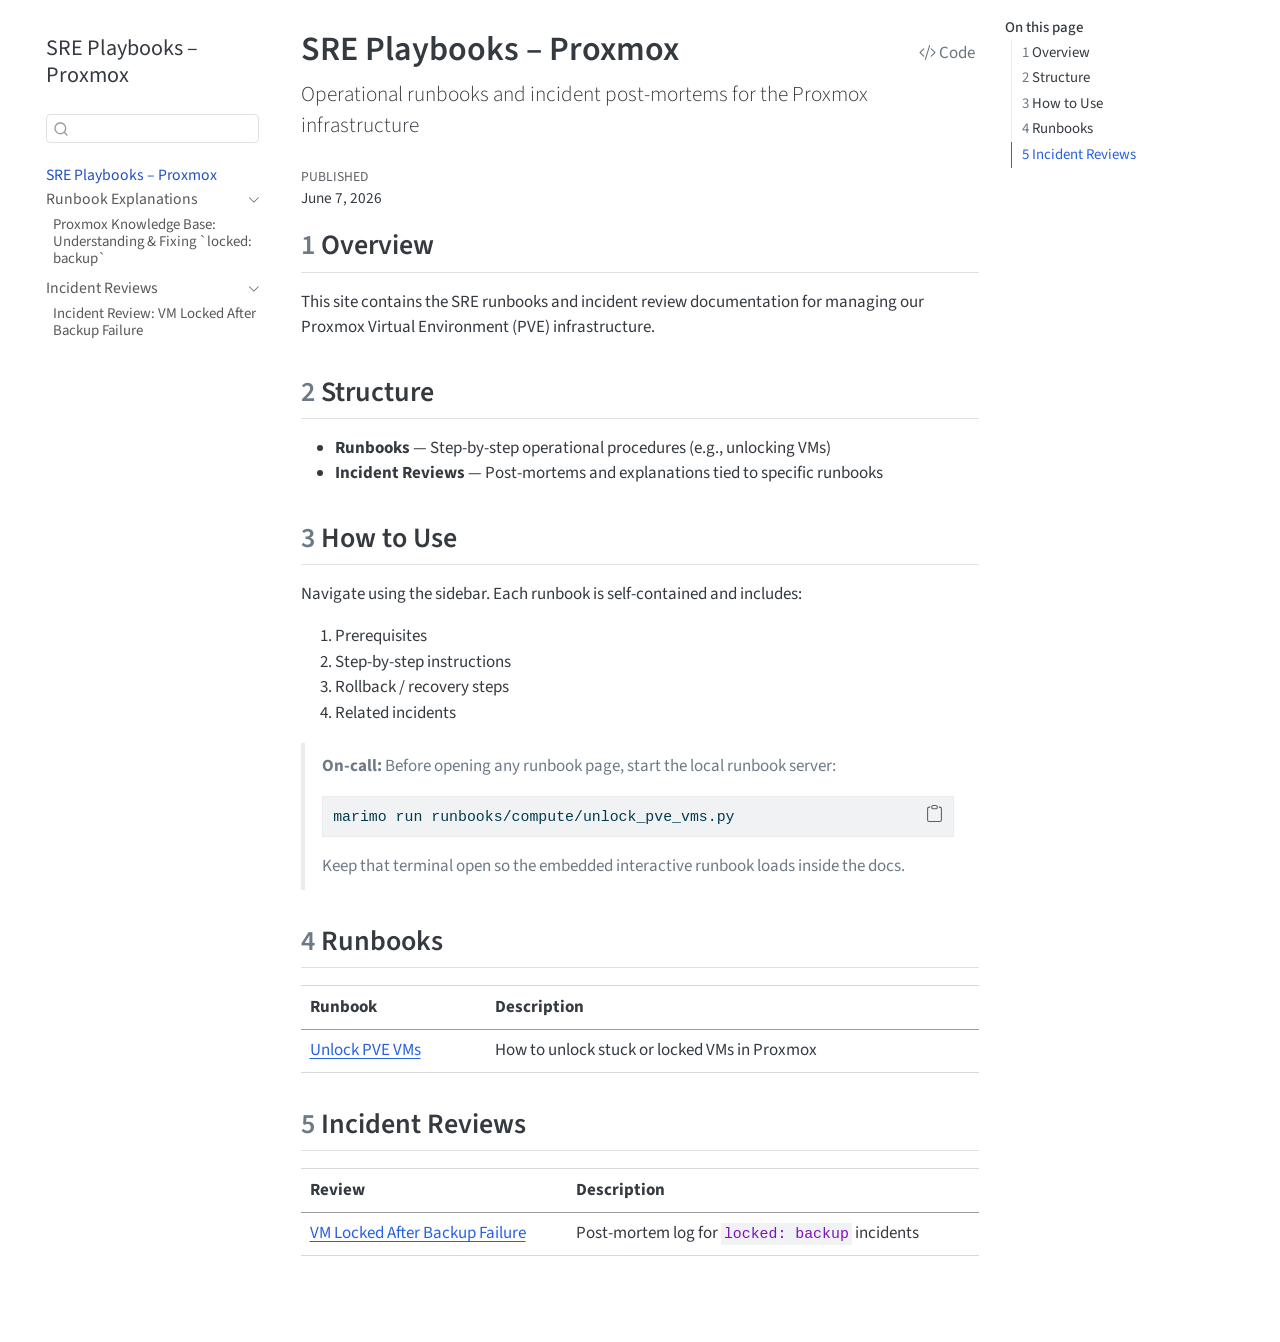
==== production/index.html @ 492a79e0 "deploy: cbe4e3d4616425f96e0970d3669374c0576cec90" ====
<!DOCTYPE html>
<html xmlns="http://www.w3.org/1999/xhtml" lang="en" xml:lang="en"><head>

<meta charset="utf-8">
<meta name="generator" content="quarto-1.9.38">

<meta name="viewport" content="width=device-width, initial-scale=1.0, user-scalable=yes">

<meta name="dcterms.date" content="2026-06-07">

<title>SRE Playbooks – Proxmox</title>
<style>
/* Default styles provided by pandoc.
** See https://pandoc.org/MANUAL.html#variables-for-html for config info.
*/
code{white-space: pre-wrap;}
span.smallcaps{font-variant: small-caps;}
div.columns{display: flex; gap: min(4vw, 1.5em);}
div.column{flex: auto; overflow-x: auto;}
div.hanging-indent{margin-left: 1.5em; text-indent: -1.5em;}
ul.task-list{list-style: none;}
ul.task-list li input[type="checkbox"] {
  width: 0.8em;
  margin: 0 0.8em 0.2em -1em; /* quarto-specific, see https://github.com/quarto-dev/quarto-cli/issues/4556 */ 
  vertical-align: middle;
}
/* CSS for syntax highlighting */
html { -webkit-text-size-adjust: 100%; }
pre > code.sourceCode { white-space: pre; position: relative; }
pre > code.sourceCode > span { display: inline-block; line-height: 1.25; }
pre > code.sourceCode > span:empty { height: 1.2em; }
.sourceCode { overflow: visible; }
code.sourceCode > span { color: inherit; text-decoration: inherit; }
div.sourceCode { margin: 1em 0; }
pre.sourceCode { margin: 0; }
@media screen {
div.sourceCode { overflow: auto; }
}
@media print {
pre > code.sourceCode { white-space: pre-wrap; }
pre > code.sourceCode > span { text-indent: -5em; padding-left: 5em; }
}
pre.numberSource code
  { counter-reset: source-line 0; }
pre.numberSource code > span
  { position: relative; left: -4em; counter-increment: source-line; }
pre.numberSource code > span > a:first-child::before
  { content: counter(source-line);
    position: relative; left: -1em; text-align: right; vertical-align: baseline;
    border: none; display: inline-block;
    -webkit-touch-callout: none; -webkit-user-select: none;
    -khtml-user-select: none; -moz-user-select: none;
    -ms-user-select: none; user-select: none;
    padding: 0 4px; width: 4em;
  }
pre.numberSource { margin-left: 3em;  padding-left: 4px; }
div.sourceCode
  {   }
@media screen {
pre > code.sourceCode > span > a:first-child::before { text-decoration: underline; }
}
</style>


<script src="site_libs/quarto-nav/quarto-nav.js"></script>
<script src="site_libs/quarto-nav/headroom.min.js"></script>
<script src="site_libs/clipboard/clipboard.min.js"></script>
<script src="site_libs/quarto-search/autocomplete.umd.js"></script>
<script src="site_libs/quarto-search/fuse.min.js"></script>
<script src="site_libs/quarto-search/quarto-search.js"></script>
<meta name="quarto:offset" content="./">
<script src="site_libs/quarto-html/quarto.js" type="module"></script>
<script src="site_libs/quarto-html/tabsets/tabsets.js" type="module"></script>
<script src="site_libs/quarto-html/popper.min.js"></script>
<script src="site_libs/quarto-html/tippy.umd.min.js"></script>
<script src="site_libs/quarto-html/anchor.min.js"></script>
<link href="site_libs/quarto-html/tippy.css" rel="stylesheet">
<link href="site_libs/quarto-html/quarto-syntax-highlighting-15634bcf2e68342d4ad2dfa704d543f6.css" rel="stylesheet" id="quarto-text-highlighting-styles">
<script src="site_libs/bootstrap/bootstrap.min.js"></script>
<link href="site_libs/bootstrap/bootstrap-icons.css" rel="stylesheet">
<link href="site_libs/bootstrap/bootstrap-eab2be7250f584328c98fcd9a03b5673.min.css" rel="stylesheet" append-hash="true" id="quarto-bootstrap" data-mode="light">
<script id="quarto-search-options" type="application/json">{
  "location": "sidebar",
  "copy-button": false,
  "collapse-after": 3,
  "panel-placement": "start",
  "type": "textbox",
  "limit": 50,
  "keyboard-shortcut": [
    "f",
    "/",
    "s"
  ],
  "show-item-context": false,
  "language": {
    "search-no-results-text": "No results",
    "search-matching-documents-text": "matching documents",
    "search-copy-link-title": "Copy link to search",
    "search-hide-matches-text": "Hide additional matches",
    "search-more-match-text": "more match in this document",
    "search-more-matches-text": "more matches in this document",
    "search-clear-button-title": "Clear",
    "search-text-placeholder": "",
    "search-detached-cancel-button-title": "Cancel",
    "search-submit-button-title": "Submit",
    "search-label": "Search"
  }
}</script>


</head>

<body class="nav-sidebar floating quarto-light">

<div id="quarto-search-results"></div>
  <header id="quarto-header" class="headroom fixed-top">
  <nav class="quarto-secondary-nav">
    <div class="container-fluid d-flex">
      <button type="button" class="quarto-btn-toggle btn" data-bs-toggle="collapse" role="button" data-bs-target=".quarto-sidebar-collapse-item" aria-controls="quarto-sidebar" aria-expanded="false" aria-label="Toggle sidebar navigation" onclick="if (window.quartoToggleHeadroom) { window.quartoToggleHeadroom(); }">
        <i class="bi bi-layout-text-sidebar-reverse"></i>
      </button>
        <nav class="quarto-page-breadcrumbs" aria-label="breadcrumb"><ol class="breadcrumb"><li class="breadcrumb-item"><a href="./index.html">SRE Playbooks – Proxmox</a></li></ol></nav>
        <a class="flex-grow-1" role="navigation" data-bs-toggle="collapse" data-bs-target=".quarto-sidebar-collapse-item" aria-controls="quarto-sidebar" aria-expanded="false" aria-label="Toggle sidebar navigation" onclick="if (window.quartoToggleHeadroom) { window.quartoToggleHeadroom(); }">      
        </a>
      <button type="button" class="btn quarto-search-button" aria-label="Search" onclick="window.quartoOpenSearch();">
        <i class="bi bi-search"></i>
      </button>
    </div>
  </nav>
</header>
<!-- content -->
<div id="quarto-content" class="quarto-container page-columns page-rows-contents page-layout-article">
<!-- sidebar -->
  <nav id="quarto-sidebar" class="sidebar collapse collapse-horizontal quarto-sidebar-collapse-item sidebar-navigation floating overflow-auto">
    <div class="pt-lg-2 mt-2 text-left sidebar-header">
    <div class="sidebar-title mb-0 py-0">
      <a href="./">SRE Playbooks – Proxmox</a> 
    </div>
      </div>
        <div class="mt-2 flex-shrink-0 align-items-center">
        <div class="sidebar-search">
        <div id="quarto-search" class="" title="Search"></div>
        </div>
        </div>
    <div class="sidebar-menu-container"> 
    <ul class="list-unstyled mt-1">
        <li class="sidebar-item">
  <div class="sidebar-item-container"> 
  <a href="./index.html" class="sidebar-item-text sidebar-link active">
 <span class="menu-text">SRE Playbooks – Proxmox</span></a>
  </div>
</li>
        <li class="sidebar-item sidebar-item-section">
      <div class="sidebar-item-container"> 
            <a class="sidebar-item-text sidebar-link text-start" data-bs-toggle="collapse" data-bs-target="#quarto-sidebar-section-1" role="navigation" aria-expanded="true">
 <span class="menu-text">Runbook Explanations</span></a>
          <a class="sidebar-item-toggle text-start" data-bs-toggle="collapse" data-bs-target="#quarto-sidebar-section-1" role="navigation" aria-expanded="true" aria-label="Toggle section">
            <i class="bi bi-chevron-right ms-2"></i>
          </a> 
      </div>
      <ul id="quarto-sidebar-section-1" class="collapse list-unstyled sidebar-section depth1 show">  
          <li class="sidebar-item">
  <div class="sidebar-item-container"> 
  <a href="./runbook-explanation/unlock_pve_vms.html" class="sidebar-item-text sidebar-link">
 <span class="menu-text">Proxmox Knowledge Base: Understanding &amp; Fixing `locked: backup`</span></a>
  </div>
</li>
      </ul>
  </li>
        <li class="sidebar-item sidebar-item-section">
      <div class="sidebar-item-container"> 
            <a class="sidebar-item-text sidebar-link text-start" data-bs-toggle="collapse" data-bs-target="#quarto-sidebar-section-2" role="navigation" aria-expanded="true">
 <span class="menu-text">Incident Reviews</span></a>
          <a class="sidebar-item-toggle text-start" data-bs-toggle="collapse" data-bs-target="#quarto-sidebar-section-2" role="navigation" aria-expanded="true" aria-label="Toggle section">
            <i class="bi bi-chevron-right ms-2"></i>
          </a> 
      </div>
      <ul id="quarto-sidebar-section-2" class="collapse list-unstyled sidebar-section depth1 show">  
          <li class="sidebar-item">
  <div class="sidebar-item-container"> 
  <a href="./incident-reviews/unlock_pve_vms.html" class="sidebar-item-text sidebar-link">
 <span class="menu-text">Incident Review: VM Locked After Backup Failure</span></a>
  </div>
</li>
      </ul>
  </li>
    </ul>
    </div>
</nav>
<div id="quarto-sidebar-glass" class="quarto-sidebar-collapse-item" data-bs-toggle="collapse" data-bs-target=".quarto-sidebar-collapse-item"></div>
<!-- margin-sidebar -->
    <div id="quarto-margin-sidebar" class="sidebar margin-sidebar">
        <nav id="TOC" role="doc-toc" class="toc-active">
    <h2 id="toc-title">On this page</h2>
   
  <ul>
  <li><a href="#overview" id="toc-overview" class="nav-link active" data-scroll-target="#overview"><span class="header-section-number">1</span> Overview</a></li>
  <li><a href="#structure" id="toc-structure" class="nav-link" data-scroll-target="#structure"><span class="header-section-number">2</span> Structure</a></li>
  <li><a href="#how-to-use" id="toc-how-to-use" class="nav-link" data-scroll-target="#how-to-use"><span class="header-section-number">3</span> How to Use</a></li>
  <li><a href="#runbooks" id="toc-runbooks" class="nav-link" data-scroll-target="#runbooks"><span class="header-section-number">4</span> Runbooks</a></li>
  <li><a href="#incident-reviews" id="toc-incident-reviews" class="nav-link" data-scroll-target="#incident-reviews"><span class="header-section-number">5</span> Incident Reviews</a></li>
  </ul>
</nav>
    </div>
<!-- main -->
<main class="content" id="quarto-document-content">

<header id="title-block-header" class="quarto-title-block default">
<div class="quarto-title">
<div class="quarto-title-block"><div><h1 class="title">SRE Playbooks – Proxmox</h1><button type="button" class="btn code-tools-button" id="quarto-code-tools-source"><i class="bi"></i> Code</button></div></div>
<p class="subtitle lead">Operational runbooks and incident post-mortems for the Proxmox infrastructure</p>
</div>



<div class="quarto-title-meta">

    
    <div>
    <div class="quarto-title-meta-heading">Published</div>
    <div class="quarto-title-meta-contents">
      <p class="date">June 7, 2026</p>
    </div>
  </div>
  
    
  </div>
  


</header>


<section id="overview" class="level2" data-number="1">
<h2 data-number="1" class="anchored" data-anchor-id="overview"><span class="header-section-number">1</span> Overview</h2>
<p>This site contains the SRE runbooks and incident review documentation for managing our Proxmox Virtual Environment (PVE) infrastructure.</p>
</section>
<section id="structure" class="level2" data-number="2">
<h2 data-number="2" class="anchored" data-anchor-id="structure"><span class="header-section-number">2</span> Structure</h2>
<ul>
<li><strong>Runbooks</strong> — Step-by-step operational procedures (e.g., unlocking VMs)</li>
<li><strong>Incident Reviews</strong> — Post-mortems and explanations tied to specific runbooks</li>
</ul>
</section>
<section id="how-to-use" class="level2" data-number="3">
<h2 data-number="3" class="anchored" data-anchor-id="how-to-use"><span class="header-section-number">3</span> How to Use</h2>
<p>Navigate using the sidebar. Each runbook is self-contained and includes:</p>
<ol type="1">
<li>Prerequisites</li>
<li>Step-by-step instructions</li>
<li>Rollback / recovery steps</li>
<li>Related incidents</li>
</ol>
<blockquote class="blockquote">
<p><strong>On-call:</strong> Before opening any runbook page, start the local runbook server:</p>
<div class="code-copy-outer-scaffold"><div class="sourceCode" id="cb1"><pre class="sourceCode bash code-with-copy"><code class="sourceCode bash"><span id="cb1-1"><a href="#cb1-1" aria-hidden="true" tabindex="-1"></a><span class="ex">marimo</span> run runbooks/compute/unlock_pve_vms.py</span></code></pre></div><button title="Copy to Clipboard" class="code-copy-button"><i class="bi"></i></button></div>
<p>Keep that terminal open so the embedded interactive runbook loads inside the docs.</p>
</blockquote>
</section>
<section id="runbooks" class="level2" data-number="4">
<h2 data-number="4" class="anchored" data-anchor-id="runbooks"><span class="header-section-number">4</span> Runbooks</h2>
<table class="caption-top table">
<thead>
<tr class="header">
<th>Runbook</th>
<th>Description</th>
</tr>
</thead>
<tbody>
<tr class="odd">
<td><a href="./runbook-explanation/unlock_pve_vms.html">Unlock PVE VMs</a></td>
<td>How to unlock stuck or locked VMs in Proxmox</td>
</tr>
</tbody>
</table>
</section>
<section id="incident-reviews" class="level2" data-number="5">
<h2 data-number="5" class="anchored" data-anchor-id="incident-reviews"><span class="header-section-number">5</span> Incident Reviews</h2>
<table class="caption-top table">
<thead>
<tr class="header">
<th>Review</th>
<th>Description</th>
</tr>
</thead>
<tbody>
<tr class="odd">
<td><a href="./incident-reviews/unlock_pve_vms.html">VM Locked After Backup Failure</a></td>
<td>Post-mortem log for <code>locked: backup</code> incidents</td>
</tr>
</tbody>
</table>


<!-- -->

</section>

</main> <!-- /main -->
<script id="quarto-html-after-body" type="application/javascript">
  window.document.addEventListener("DOMContentLoaded", function (event) {
    const icon = "";
    const anchorJS = new window.AnchorJS();
    anchorJS.options = {
      placement: 'right',
      icon: icon
    };
    anchorJS.add('.anchored');
    const isCodeAnnotation = (el) => {
      for (const clz of el.classList) {
        if (clz.startsWith('code-annotation-')) {                     
          return true;
        }
      }
      return false;
    }
    const onCopySuccess = function(e) {
      // button target
      const button = e.trigger;
      // don't keep focus
      button.blur();
      // flash "checked"
      button.classList.add('code-copy-button-checked');
      var currentTitle = button.getAttribute("title");
      button.setAttribute("title", "Copied!");
      let tooltip;
      if (window.bootstrap) {
        button.setAttribute("data-bs-toggle", "tooltip");
        button.setAttribute("data-bs-placement", "left");
        button.setAttribute("data-bs-title", "Copied!");
        tooltip = new bootstrap.Tooltip(button, 
          { trigger: "manual", 
            customClass: "code-copy-button-tooltip",
            offset: [0, -8]});
        tooltip.show();    
      }
      setTimeout(function() {
        if (tooltip) {
          tooltip.hide();
          button.removeAttribute("data-bs-title");
          button.removeAttribute("data-bs-toggle");
          button.removeAttribute("data-bs-placement");
        }
        button.setAttribute("title", currentTitle);
        button.classList.remove('code-copy-button-checked');
      }, 1000);
      // clear code selection
      e.clearSelection();
    }
    const getTextToCopy = function(trigger) {
      const outerScaffold = trigger.parentElement.cloneNode(true);
      const codeEl = outerScaffold.querySelector('code');
      for (const childEl of codeEl.children) {
        if (isCodeAnnotation(childEl)) {
          childEl.remove();
        }
      }
      return codeEl.innerText;
    }
    const clipboard = new window.ClipboardJS('.code-copy-button:not([data-in-quarto-modal])', {
      text: getTextToCopy
    });
    clipboard.on('success', onCopySuccess);
    if (window.document.getElementById('quarto-embedded-source-code-modal')) {
      const clipboardModal = new window.ClipboardJS('.code-copy-button[data-in-quarto-modal]', {
        text: getTextToCopy,
        container: window.document.getElementById('quarto-embedded-source-code-modal')
      });
      clipboardModal.on('success', onCopySuccess);
    }
    const viewSource = window.document.getElementById('quarto-view-source') ||
                       window.document.getElementById('quarto-code-tools-source');
    if (viewSource) {
      const sourceUrl = viewSource.getAttribute("data-quarto-source-url");
      viewSource.addEventListener("click", function(e) {
        if (sourceUrl) {
          // rstudio viewer pane
          if (/\bcapabilities=\b/.test(window.location)) {
            window.open(sourceUrl);
          } else {
            window.location.href = sourceUrl;
          }
        } else {
          const modal = new bootstrap.Modal(document.getElementById('quarto-embedded-source-code-modal'));
          modal.show();
        }
        return false;
      });
    }
    function toggleCodeHandler(show) {
      return function(e) {
        const detailsSrc = window.document.querySelectorAll(".cell > details > .sourceCode");
        for (let i=0; i<detailsSrc.length; i++) {
          const details = detailsSrc[i].parentElement;
          if (show) {
            details.open = true;
          } else {
            details.removeAttribute("open");
          }
        }
        const cellCodeDivs = window.document.querySelectorAll(".cell > .sourceCode");
        const fromCls = show ? "hidden" : "unhidden";
        const toCls = show ? "unhidden" : "hidden";
        for (let i=0; i<cellCodeDivs.length; i++) {
          const codeDiv = cellCodeDivs[i];
          if (codeDiv.classList.contains(fromCls)) {
            codeDiv.classList.remove(fromCls);
            codeDiv.classList.add(toCls);
          } 
        }
        return false;
      }
    }
    const hideAllCode = window.document.getElementById("quarto-hide-all-code");
    if (hideAllCode) {
      hideAllCode.addEventListener("click", toggleCodeHandler(false));
    }
    const showAllCode = window.document.getElementById("quarto-show-all-code");
    if (showAllCode) {
      showAllCode.addEventListener("click", toggleCodeHandler(true));
    }
      var localhostRegex = new RegExp(/^(?:http|https):\/\/localhost\:?[0-9]*\//);
      var mailtoRegex = new RegExp(/^mailto:/);
        var filterRegex = new RegExp('/' + window.location.host + '/');
      var isInternal = (href) => {
          return filterRegex.test(href) || localhostRegex.test(href) || mailtoRegex.test(href);
      }
      // Inspect non-navigation links and adorn them if external
     var links = window.document.querySelectorAll('a[href]:not(.nav-link):not(.navbar-brand):not(.toc-action):not(.sidebar-link):not(.sidebar-item-toggle):not(.pagination-link):not(.no-external):not([aria-hidden]):not(.dropdown-item):not(.quarto-navigation-tool):not(.about-link)');
      for (var i=0; i<links.length; i++) {
        const link = links[i];
        if (!isInternal(link.href)) {
          // undo the damage that might have been done by quarto-nav.js in the case of
          // links that we want to consider external
          if (link.dataset.originalHref !== undefined) {
            link.href = link.dataset.originalHref;
          }
        }
      }
    function tippyHover(el, contentFn, onTriggerFn, onUntriggerFn) {
      const config = {
        allowHTML: true,
        maxWidth: 500,
        delay: 100,
        arrow: false,
        appendTo: function(el) {
            return el.parentElement;
        },
        interactive: true,
        interactiveBorder: 10,
        theme: 'quarto',
        placement: 'bottom-start',
      };
      if (contentFn) {
        config.content = contentFn;
      }
      if (onTriggerFn) {
        config.onTrigger = onTriggerFn;
      }
      if (onUntriggerFn) {
        config.onUntrigger = onUntriggerFn;
      }
      window.tippy(el, config); 
    }
    const noterefs = window.document.querySelectorAll('a[role="doc-noteref"]');
    for (var i=0; i<noterefs.length; i++) {
      const ref = noterefs[i];
      tippyHover(ref, function() {
        // use id or data attribute instead here
        let href = ref.getAttribute('data-footnote-href') || ref.getAttribute('href');
        try { href = new URL(href).hash; } catch {}
        const id = href.replace(/^#\/?/, "");
        const note = window.document.getElementById(id);
        if (note) {
          return note.innerHTML;
        } else {
          return "";
        }
      });
    }
    const xrefs = window.document.querySelectorAll('a.quarto-xref');
    const processXRef = (id, note) => {
      // Strip column container classes
      const stripColumnClz = (el) => {
        el.classList.remove("page-full", "page-columns");
        if (el.children) {
          for (const child of el.children) {
            stripColumnClz(child);
          }
        }
      }
      stripColumnClz(note)
      if (id === null || id.startsWith('sec-')) {
        // Special case sections, only their first couple elements
        const container = document.createElement("div");
        if (note.children && note.children.length > 2) {
          container.appendChild(note.children[0].cloneNode(true));
          for (let i = 1; i < note.children.length; i++) {
            const child = note.children[i];
            if (child.tagName === "P" && child.innerText === "") {
              continue;
            } else {
              container.appendChild(child.cloneNode(true));
              break;
            }
          }
          if (window.Quarto?.typesetMath) {
            window.Quarto.typesetMath(container);
          }
          return container.innerHTML
        } else {
          if (window.Quarto?.typesetMath) {
            window.Quarto.typesetMath(note);
          }
          return note.innerHTML;
        }
      } else {
        // Remove any anchor links if they are present
        const anchorLink = note.querySelector('a.anchorjs-link');
        if (anchorLink) {
          anchorLink.remove();
        }
        if (window.Quarto?.typesetMath) {
          window.Quarto.typesetMath(note);
        }
        if (note.classList.contains("callout")) {
          return note.outerHTML;
        } else {
          return note.innerHTML;
        }
      }
    }
    for (var i=0; i<xrefs.length; i++) {
      const xref = xrefs[i];
      tippyHover(xref, undefined, function(instance) {
        instance.disable();
        let url = xref.getAttribute('href');
        let hash = undefined; 
        if (url.startsWith('#')) {
          hash = url;
        } else {
          try { hash = new URL(url).hash; } catch {}
        }
        if (hash) {
          const id = hash.replace(/^#\/?/, "");
          const note = window.document.getElementById(id);
          if (note !== null) {
            try {
              const html = processXRef(id, note.cloneNode(true));
              instance.setContent(html);
            } finally {
              instance.enable();
              instance.show();
            }
          } else {
            // See if we can fetch this
            fetch(url.split('#')[0])
            .then(res => res.text())
            .then(html => {
              const parser = new DOMParser();
              const htmlDoc = parser.parseFromString(html, "text/html");
              const note = htmlDoc.getElementById(id);
              if (note !== null) {
                const html = processXRef(id, note);
                instance.setContent(html);
              } 
            }).finally(() => {
              instance.enable();
              instance.show();
            });
          }
        } else {
          // See if we can fetch a full url (with no hash to target)
          // This is a special case and we should probably do some content thinning / targeting
          fetch(url)
          .then(res => res.text())
          .then(html => {
            const parser = new DOMParser();
            const htmlDoc = parser.parseFromString(html, "text/html");
            const note = htmlDoc.querySelector('main.content');
            if (note !== null) {
              // This should only happen for chapter cross references
              // (since there is no id in the URL)
              // remove the first header
              if (note.children.length > 0 && note.children[0].tagName === "HEADER") {
                note.children[0].remove();
              }
              const html = processXRef(null, note);
              instance.setContent(html);
            } 
          }).finally(() => {
            instance.enable();
            instance.show();
          });
        }
      }, function(instance) {
      });
    }
        let selectedAnnoteEl;
        const selectorForAnnotation = ( cell, annotation) => {
          let cellAttr = 'data-code-cell="' + cell + '"';
          let lineAttr = 'data-code-annotation="' +  annotation + '"';
          const selector = 'span[' + cellAttr + '][' + lineAttr + ']';
          return selector;
        }
        const selectCodeLines = (annoteEl) => {
          const doc = window.document;
          const targetCell = annoteEl.getAttribute("data-target-cell");
          const targetAnnotation = annoteEl.getAttribute("data-target-annotation");
          const annoteSpan = window.document.querySelector(selectorForAnnotation(targetCell, targetAnnotation));
          const lines = annoteSpan.getAttribute("data-code-lines").split(",");
          const lineIds = lines.map((line) => {
            return targetCell + "-" + line;
          })
          let top = null;
          let height = null;
          let parent = null;
          if (lineIds.length > 0) {
              //compute the position of the single el (top and bottom and make a div)
              const el = window.document.getElementById(lineIds[0]);
              top = el.offsetTop;
              height = el.offsetHeight;
              parent = el.parentElement.parentElement;
            if (lineIds.length > 1) {
              const lastEl = window.document.getElementById(lineIds[lineIds.length - 1]);
              const bottom = lastEl.offsetTop + lastEl.offsetHeight;
              height = bottom - top;
            }
            if (top !== null && height !== null && parent !== null) {
              // cook up a div (if necessary) and position it 
              let div = window.document.getElementById("code-annotation-line-highlight");
              if (div === null) {
                div = window.document.createElement("div");
                div.setAttribute("id", "code-annotation-line-highlight");
                div.style.position = 'absolute';
                parent.appendChild(div);
              }
              div.style.top = top - 2 + "px";
              div.style.height = height + 4 + "px";
              div.style.left = 0;
              let gutterDiv = window.document.getElementById("code-annotation-line-highlight-gutter");
              if (gutterDiv === null) {
                gutterDiv = window.document.createElement("div");
                gutterDiv.setAttribute("id", "code-annotation-line-highlight-gutter");
                gutterDiv.style.position = 'absolute';
                const codeCell = window.document.getElementById(targetCell);
                const gutter = codeCell.querySelector('.code-annotation-gutter');
                gutter.appendChild(gutterDiv);
              }
              gutterDiv.style.top = top - 2 + "px";
              gutterDiv.style.height = height + 4 + "px";
            }
            selectedAnnoteEl = annoteEl;
          }
        };
        const unselectCodeLines = () => {
          const elementsIds = ["code-annotation-line-highlight", "code-annotation-line-highlight-gutter"];
          elementsIds.forEach((elId) => {
            const div = window.document.getElementById(elId);
            if (div) {
              div.remove();
            }
          });
          selectedAnnoteEl = undefined;
        };
          // Handle positioning of the toggle
      window.addEventListener(
        "resize",
        throttle(() => {
          elRect = undefined;
          if (selectedAnnoteEl) {
            selectCodeLines(selectedAnnoteEl);
          }
        }, 10)
      );
      function throttle(fn, ms) {
      let throttle = false;
      let timer;
        return (...args) => {
          if(!throttle) { // first call gets through
              fn.apply(this, args);
              throttle = true;
          } else { // all the others get throttled
              if(timer) clearTimeout(timer); // cancel #2
              timer = setTimeout(() => {
                fn.apply(this, args);
                timer = throttle = false;
              }, ms);
          }
        };
      }
        // Attach click handler to the DT
        const annoteDls = window.document.querySelectorAll('dt[data-target-cell]');
        for (const annoteDlNode of annoteDls) {
          annoteDlNode.addEventListener('click', (event) => {
            const clickedEl = event.target;
            if (clickedEl !== selectedAnnoteEl) {
              unselectCodeLines();
              const activeEl = window.document.querySelector('dt[data-target-cell].code-annotation-active');
              if (activeEl) {
                activeEl.classList.remove('code-annotation-active');
              }
              selectCodeLines(clickedEl);
              clickedEl.classList.add('code-annotation-active');
            } else {
              // Unselect the line
              unselectCodeLines();
              clickedEl.classList.remove('code-annotation-active');
            }
          });
        }
    const findCites = (el) => {
      const parentEl = el.parentElement;
      if (parentEl) {
        const cites = parentEl.dataset.cites;
        if (cites) {
          return {
            el,
            cites: cites.split(' ')
          };
        } else {
          return findCites(el.parentElement)
        }
      } else {
        return undefined;
      }
    };
    var bibliorefs = window.document.querySelectorAll('a[role="doc-biblioref"]');
    for (var i=0; i<bibliorefs.length; i++) {
      const ref = bibliorefs[i];
      const citeInfo = findCites(ref);
      if (citeInfo) {
        tippyHover(citeInfo.el, function() {
          var popup = window.document.createElement('div');
          citeInfo.cites.forEach(function(cite) {
            var citeDiv = window.document.createElement('div');
            citeDiv.classList.add('hanging-indent');
            citeDiv.classList.add('csl-entry');
            var biblioDiv = window.document.getElementById('ref-' + cite);
            if (biblioDiv) {
              citeDiv.innerHTML = biblioDiv.innerHTML;
            }
            popup.appendChild(citeDiv);
          });
          return popup.innerHTML;
        });
      }
    }
  });
  </script><div class="modal fade" id="quarto-embedded-source-code-modal" tabindex="-1" aria-labelledby="quarto-embedded-source-code-modal-label" aria-hidden="true"><div class="modal-dialog modal-dialog-scrollable"><div class="modal-content"><div class="modal-header"><h5 class="modal-title" id="quarto-embedded-source-code-modal-label">Source Code</h5><button class="btn-close" data-bs-dismiss="modal"></button></div><div class="modal-body"><div class="">
<div class="code-copy-outer-scaffold"><div class="sourceCode" id="cb2" data-shortcodes="false"><pre class="sourceCode markdown code-with-copy"><code class="sourceCode markdown"><span id="cb2-1"><a href="#cb2-1" aria-hidden="true" tabindex="-1"></a><span class="co">---</span></span>
<span id="cb2-2"><a href="#cb2-2" aria-hidden="true" tabindex="-1"></a><span class="an">title:</span><span class="co"> "SRE Playbooks – Proxmox"</span></span>
<span id="cb2-3"><a href="#cb2-3" aria-hidden="true" tabindex="-1"></a><span class="an">subtitle:</span><span class="co"> "Operational runbooks and incident post-mortems for the Proxmox infrastructure"</span></span>
<span id="cb2-4"><a href="#cb2-4" aria-hidden="true" tabindex="-1"></a><span class="an">date:</span><span class="co"> today</span></span>
<span id="cb2-5"><a href="#cb2-5" aria-hidden="true" tabindex="-1"></a><span class="co">---</span></span>
<span id="cb2-6"><a href="#cb2-6" aria-hidden="true" tabindex="-1"></a></span>
<span id="cb2-7"><a href="#cb2-7" aria-hidden="true" tabindex="-1"></a><span class="fu">## Overview</span></span>
<span id="cb2-8"><a href="#cb2-8" aria-hidden="true" tabindex="-1"></a></span>
<span id="cb2-9"><a href="#cb2-9" aria-hidden="true" tabindex="-1"></a>This site contains the SRE runbooks and incident review documentation for managing</span>
<span id="cb2-10"><a href="#cb2-10" aria-hidden="true" tabindex="-1"></a>our Proxmox Virtual Environment (PVE) infrastructure.</span>
<span id="cb2-11"><a href="#cb2-11" aria-hidden="true" tabindex="-1"></a></span>
<span id="cb2-12"><a href="#cb2-12" aria-hidden="true" tabindex="-1"></a><span class="fu">## Structure</span></span>
<span id="cb2-13"><a href="#cb2-13" aria-hidden="true" tabindex="-1"></a></span>
<span id="cb2-14"><a href="#cb2-14" aria-hidden="true" tabindex="-1"></a><span class="ss">- </span>**Runbooks** — Step-by-step operational procedures (e.g., unlocking VMs)</span>
<span id="cb2-15"><a href="#cb2-15" aria-hidden="true" tabindex="-1"></a><span class="ss">- </span>**Incident Reviews** — Post-mortems and explanations tied to specific runbooks</span>
<span id="cb2-16"><a href="#cb2-16" aria-hidden="true" tabindex="-1"></a></span>
<span id="cb2-17"><a href="#cb2-17" aria-hidden="true" tabindex="-1"></a><span class="fu">## How to Use</span></span>
<span id="cb2-18"><a href="#cb2-18" aria-hidden="true" tabindex="-1"></a></span>
<span id="cb2-19"><a href="#cb2-19" aria-hidden="true" tabindex="-1"></a>Navigate using the sidebar. Each runbook is self-contained and includes:</span>
<span id="cb2-20"><a href="#cb2-20" aria-hidden="true" tabindex="-1"></a></span>
<span id="cb2-21"><a href="#cb2-21" aria-hidden="true" tabindex="-1"></a><span class="ss">1. </span>Prerequisites</span>
<span id="cb2-22"><a href="#cb2-22" aria-hidden="true" tabindex="-1"></a><span class="ss">2. </span>Step-by-step instructions</span>
<span id="cb2-23"><a href="#cb2-23" aria-hidden="true" tabindex="-1"></a><span class="ss">3. </span>Rollback / recovery steps</span>
<span id="cb2-24"><a href="#cb2-24" aria-hidden="true" tabindex="-1"></a><span class="ss">4. </span>Related incidents</span>
<span id="cb2-25"><a href="#cb2-25" aria-hidden="true" tabindex="-1"></a></span>
<span id="cb2-26"><a href="#cb2-26" aria-hidden="true" tabindex="-1"></a><span class="at">&gt; **On-call:** Before opening any runbook page, start the local runbook server:</span></span>
<span id="cb2-27"><a href="#cb2-27" aria-hidden="true" tabindex="-1"></a><span class="at">&gt; ```bash</span></span>
<span id="cb2-28"><a href="#cb2-28" aria-hidden="true" tabindex="-1"></a><span class="at">&gt; marimo run runbooks/compute/unlock_pve_vms.py</span></span>
<span id="cb2-29"><a href="#cb2-29" aria-hidden="true" tabindex="-1"></a><span class="at">&gt; ```</span></span>
<span id="cb2-30"><a href="#cb2-30" aria-hidden="true" tabindex="-1"></a><span class="at">&gt; Keep that terminal open so the embedded interactive runbook loads inside the docs.</span></span>
<span id="cb2-31"><a href="#cb2-31" aria-hidden="true" tabindex="-1"></a></span>
<span id="cb2-32"><a href="#cb2-32" aria-hidden="true" tabindex="-1"></a><span class="fu">## Runbooks</span></span>
<span id="cb2-33"><a href="#cb2-33" aria-hidden="true" tabindex="-1"></a></span>
<span id="cb2-34"><a href="#cb2-34" aria-hidden="true" tabindex="-1"></a><span class="pp">|</span> Runbook <span class="pp">|</span> Description <span class="pp">|</span></span>
<span id="cb2-35"><a href="#cb2-35" aria-hidden="true" tabindex="-1"></a><span class="pp">|---|---|</span></span>
<span id="cb2-36"><a href="#cb2-36" aria-hidden="true" tabindex="-1"></a><span class="pp">|</span> <span class="co">[</span><span class="ot">Unlock PVE VMs</span><span class="co">](runbook-explanation/unlock_pve_vms.qmd)</span> <span class="pp">|</span> How to unlock stuck or locked VMs in Proxmox <span class="pp">|</span></span>
<span id="cb2-37"><a href="#cb2-37" aria-hidden="true" tabindex="-1"></a></span>
<span id="cb2-38"><a href="#cb2-38" aria-hidden="true" tabindex="-1"></a><span class="fu">## Incident Reviews</span></span>
<span id="cb2-39"><a href="#cb2-39" aria-hidden="true" tabindex="-1"></a></span>
<span id="cb2-40"><a href="#cb2-40" aria-hidden="true" tabindex="-1"></a><span class="pp">|</span> Review <span class="pp">|</span> Description <span class="pp">|</span></span>
<span id="cb2-41"><a href="#cb2-41" aria-hidden="true" tabindex="-1"></a><span class="pp">|---|---|</span></span>
<span id="cb2-42"><a href="#cb2-42" aria-hidden="true" tabindex="-1"></a><span class="pp">|</span> <span class="co">[</span><span class="ot">VM Locked After Backup Failure</span><span class="co">](incident-reviews/unlock_pve_vms.qmd)</span> <span class="pp">|</span> Post-mortem log for <span class="in">`locked: backup`</span> incidents <span class="pp">|</span></span></code></pre></div><button title="Copy to Clipboard" class="code-copy-button" data-in-quarto-modal=""><i class="bi"></i></button></div>
</div></div></div></div></div>
</div> <!-- /content -->




</body></html>
---- production/site_libs/quarto-html/tippy.css ----
.tippy-box[data-animation=fade][data-state=hidden]{opacity:0}[data-tippy-root]{max-width:calc(100vw - 10px)}.tippy-box{position:relative;background-color:#333;color:#fff;border-radius:4px;font-size:14px;line-height:1.4;white-space:normal;outline:0;transition-property:transform,visibility,opacity}.tippy-box[data-placement^=top]>.tippy-arrow{bottom:0}.tippy-box[data-placement^=top]>.tippy-arrow:before{bottom:-7px;left:0;border-width:8px 8px 0;border-top-color:initial;transform-origin:center top}.tippy-box[data-placement^=bottom]>.tippy-arrow{top:0}.tippy-box[data-placement^=bottom]>.tippy-arrow:before{top:-7px;left:0;border-width:0 8px 8px;border-bottom-color:initial;transform-origin:center bottom}.tippy-box[data-placement^=left]>.tippy-arrow{right:0}.tippy-box[data-placement^=left]>.tippy-arrow:before{border-width:8px 0 8px 8px;border-left-color:initial;right:-7px;transform-origin:center left}.tippy-box[data-placement^=right]>.tippy-arrow{left:0}.tippy-box[data-placement^=right]>.tippy-arrow:before{left:-7px;border-width:8px 8px 8px 0;border-right-color:initial;transform-origin:center right}.tippy-box[data-inertia][data-state=visible]{transition-timing-function:cubic-bezier(.54,1.5,.38,1.11)}.tippy-arrow{width:16px;height:16px;color:#333}.tippy-arrow:before{content:"";position:absolute;border-color:transparent;border-style:solid}.tippy-content{position:relative;padding:5px 9px;z-index:1}
---- production/site_libs/quarto-html/quarto-syntax-highlighting-15634bcf2e68342d4ad2dfa704d543f6.css ----
/* quarto syntax highlight colors */
:root {
  --quarto-hl-ot-color: #003B4F;
  --quarto-hl-at-color: #657422;
  --quarto-hl-ss-color: #20794D;
  --quarto-hl-an-color: #5E5E5E;
  --quarto-hl-fu-color: #4758AB;
  --quarto-hl-st-color: #20794D;
  --quarto-hl-cf-color: #003B4F;
  --quarto-hl-op-color: #5E5E5E;
  --quarto-hl-er-color: #AD0000;
  --quarto-hl-bn-color: #AD0000;
  --quarto-hl-al-color: #AD0000;
  --quarto-hl-va-color: #111111;
  --quarto-hl-bu-color: inherit;
  --quarto-hl-ex-color: inherit;
  --quarto-hl-pp-color: #AD0000;
  --quarto-hl-in-color: #5E5E5E;
  --quarto-hl-vs-color: #20794D;
  --quarto-hl-wa-color: #5E5E5E;
  --quarto-hl-do-color: #5E5E5E;
  --quarto-hl-im-color: #00769E;
  --quarto-hl-ch-color: #20794D;
  --quarto-hl-dt-color: #AD0000;
  --quarto-hl-fl-color: #AD0000;
  --quarto-hl-co-color: #5E5E5E;
  --quarto-hl-cv-color: #5E5E5E;
  --quarto-hl-cn-color: #8f5902;
  --quarto-hl-sc-color: #5E5E5E;
  --quarto-hl-dv-color: #AD0000;
  --quarto-hl-kw-color: #003B4F;
}

/* other quarto variables */
:root {
  --quarto-font-monospace: SFMono-Regular, Menlo, Monaco, Consolas, "Liberation Mono", "Courier New", monospace;
}

/* syntax highlight based on Pandoc's rules */
pre > code.sourceCode > span {
  color: #003B4F;
}

code.sourceCode > span {
  color: #003B4F;
}

div.sourceCode,
div.sourceCode pre.sourceCode {
  color: #003B4F;
}

/* Normal */
code span {
  color: #003B4F;
}

/* Alert */
code span.al {
  color: #AD0000;
  font-style: inherit;
}

/* Annotation */
code span.an {
  color: #5E5E5E;
  font-style: inherit;
}

/* Attribute */
code span.at {
  color: #657422;
  font-style: inherit;
}

/* BaseN */
code span.bn {
  color: #AD0000;
  font-style: inherit;
}

/* BuiltIn */
code span.bu {
  font-style: inherit;
}

/* ControlFlow */
code span.cf {
  color: #003B4F;
  font-weight: bold;
  font-style: inherit;
}

/* Char */
code span.ch {
  color: #20794D;
  font-style: inherit;
}

/* Constant */
code span.cn {
  color: #8f5902;
  font-style: inherit;
}

/* Comment */
code span.co {
  color: #5E5E5E;
  font-style: inherit;
}

/* CommentVar */
code span.cv {
  color: #5E5E5E;
  font-style: italic;
}

/* Documentation */
code span.do {
  color: #5E5E5E;
  font-style: italic;
}

/* DataType */
code span.dt {
  color: #AD0000;
  font-style: inherit;
}

/* DecVal */
code span.dv {
  color: #AD0000;
  font-style: inherit;
}

/* Error */
code span.er {
  color: #AD0000;
  font-style: inherit;
}

/* Extension */
code span.ex {
  font-style: inherit;
}

/* Float */
code span.fl {
  color: #AD0000;
  font-style: inherit;
}

/* Function */
code span.fu {
  color: #4758AB;
  font-style: inherit;
}

/* Import */
code span.im {
  color: #00769E;
  font-style: inherit;
}

/* Information */
code span.in {
  color: #5E5E5E;
  font-style: inherit;
}

/* Keyword */
code span.kw {
  color: #003B4F;
  font-weight: bold;
  font-style: inherit;
}

/* Operator */
code span.op {
  color: #5E5E5E;
  font-style: inherit;
}

/* Other */
code span.ot {
  color: #003B4F;
  font-style: inherit;
}

/* Preprocessor */
code span.pp {
  color: #AD0000;
  font-style: inherit;
}

/* SpecialChar */
code span.sc {
  color: #5E5E5E;
  font-style: inherit;
}

/* SpecialString */
code span.ss {
  color: #20794D;
  font-style: inherit;
}

/* String */
code span.st {
  color: #20794D;
  font-style: inherit;
}

/* Variable */
code span.va {
  color: #111111;
  font-style: inherit;
}

/* VerbatimString */
code span.vs {
  color: #20794D;
  font-style: inherit;
}

/* Warning */
code span.wa {
  color: #5E5E5E;
  font-style: italic;
}

.prevent-inlining {
  content: "</";
}

/*# sourceMappingURL=f23921c56f73e400b49028c9186a1aa0.css.map */
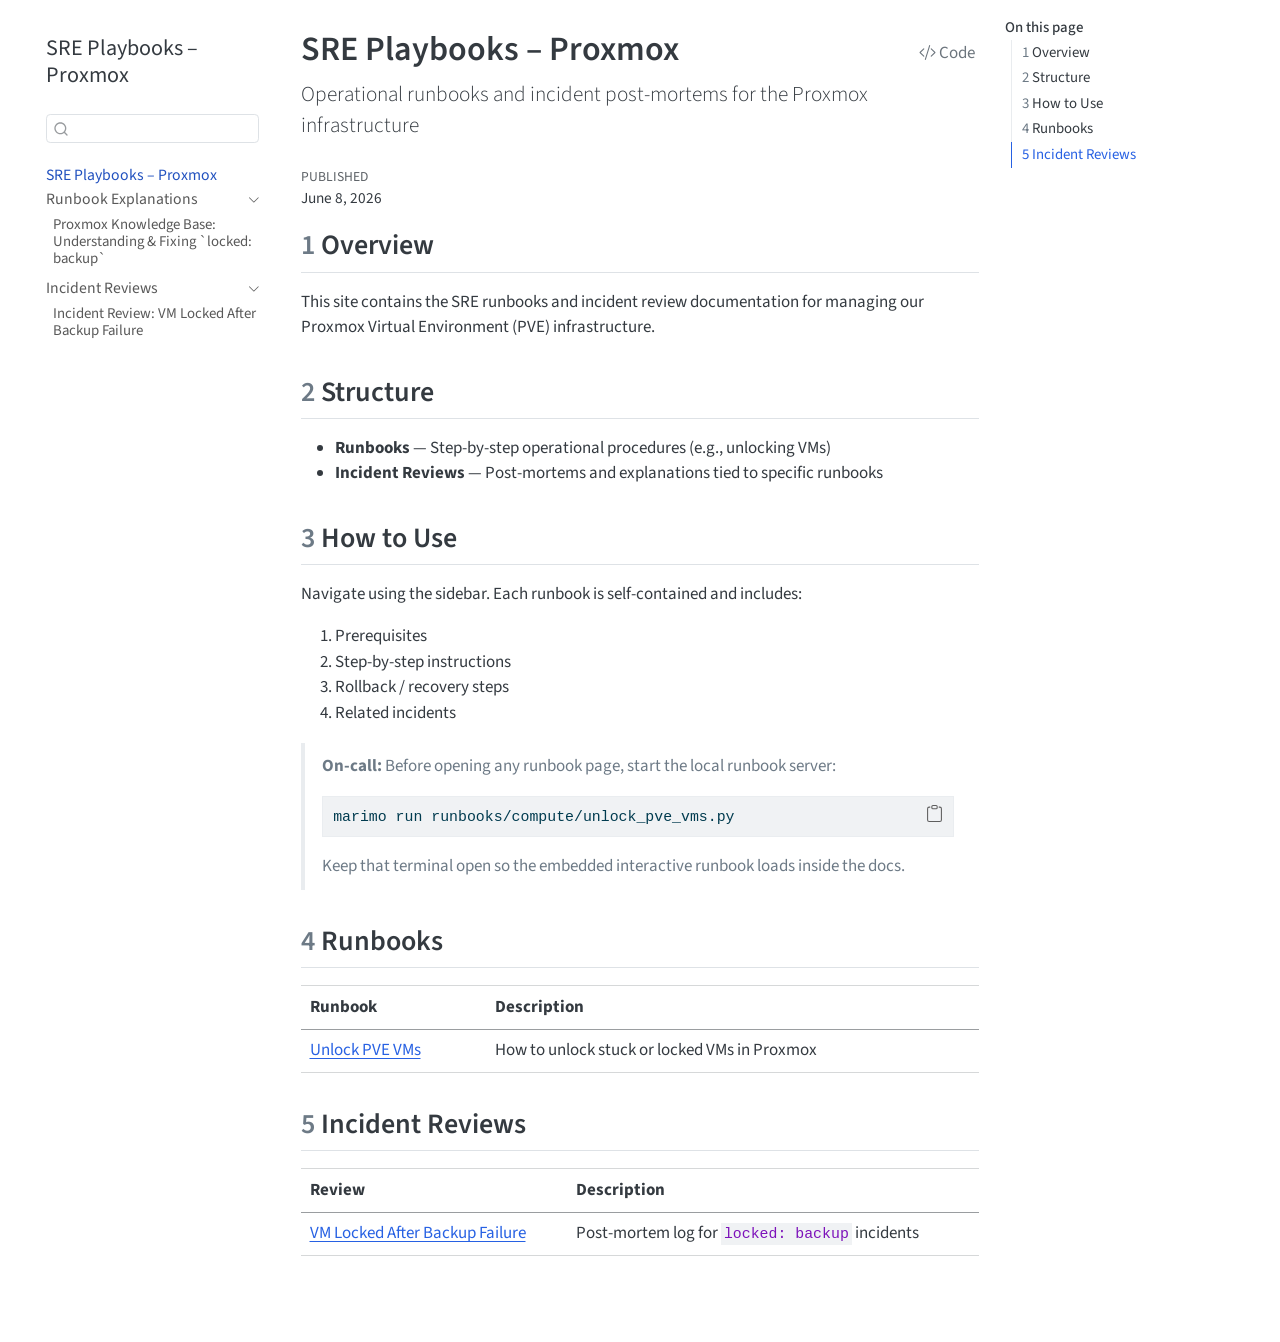
==== commit 709ba32f: "deploy: a3d421f7b372501fddaf792b015711d251da221a" ====
--- a/production/index.html
+++ b/production/index.html
@@ -6,7 +6,7 @@
 
 <meta name="viewport" content="width=device-width, initial-scale=1.0, user-scalable=yes">
 
-<meta name="dcterms.date" content="2026-06-07">
+<meta name="dcterms.date" content="2026-06-08">
 
 <title>SRE Playbooks – Proxmox</title>
 <style>
@@ -219,7 +219,7 @@
     <div>
     <div class="quarto-title-meta-heading">Published</div>
     <div class="quarto-title-meta-contents">
-      <p class="date">June 7, 2026</p>
+      <p class="date">June 8, 2026</p>
     </div>
   </div>
   
